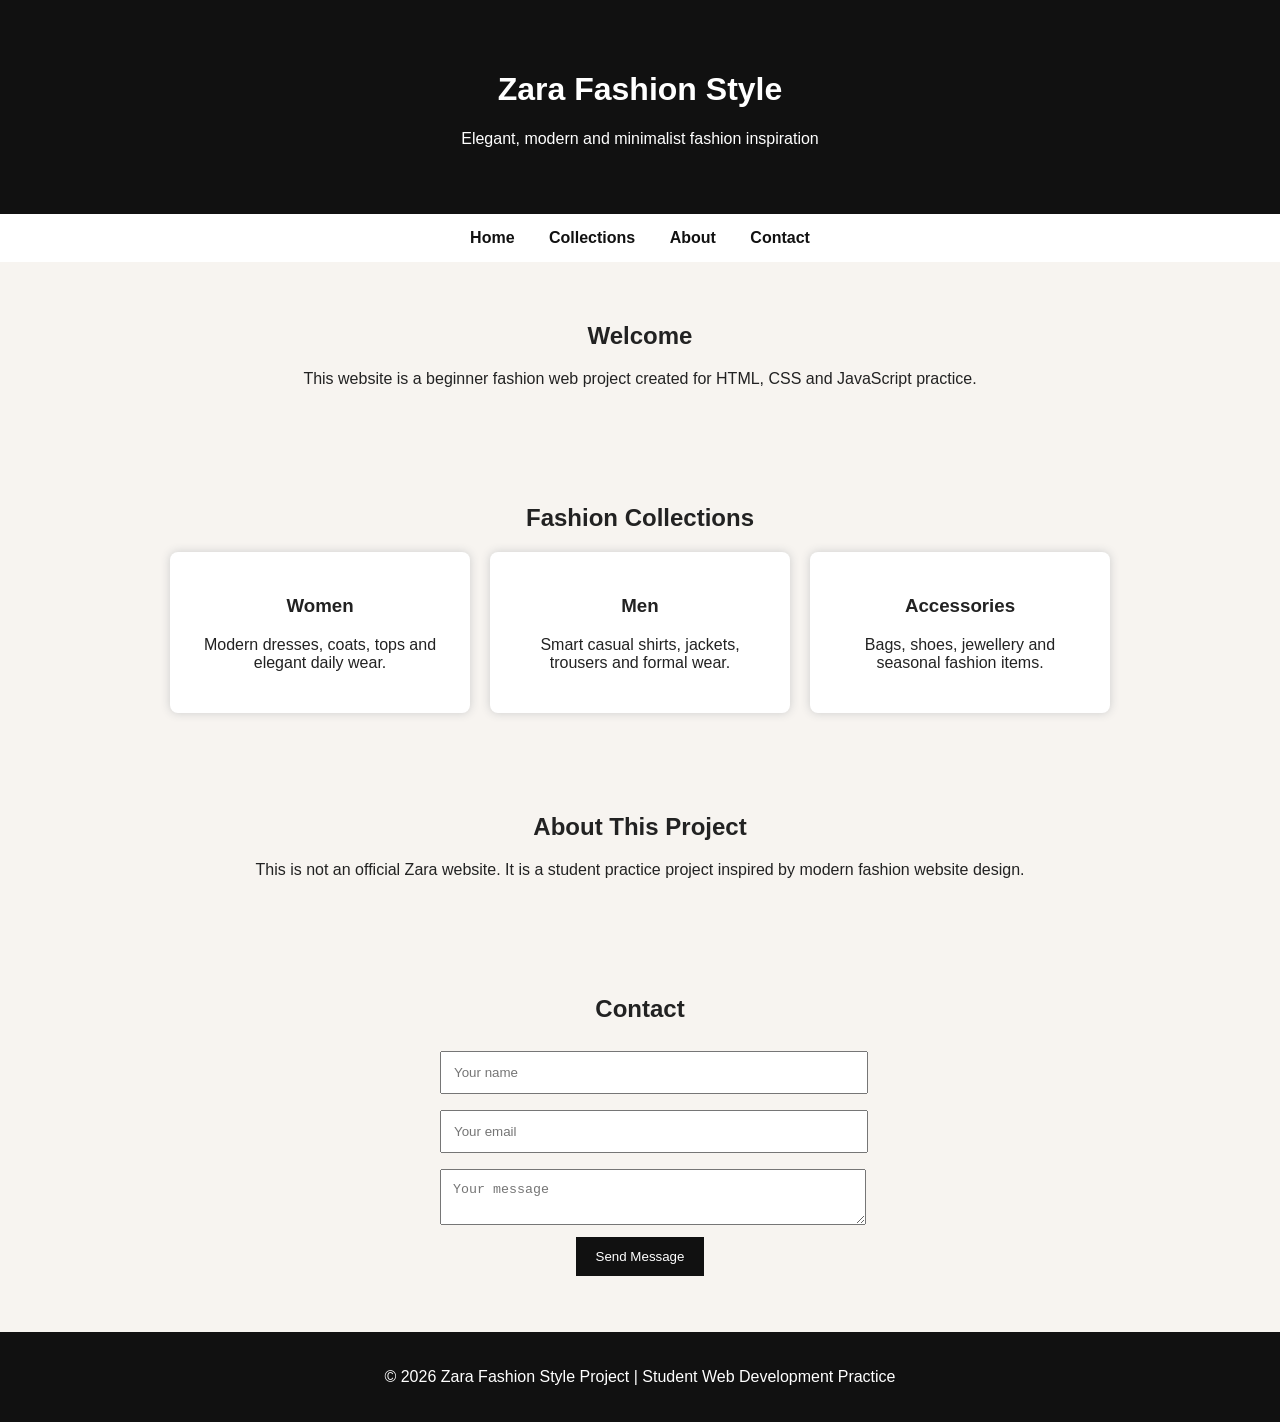
==== index.html @ acd53171 "Add files via upload" ====
<!DOCTYPE html>
<html lang="en-US">
<head>
    <meta charset="UTF-8">
    <meta name="viewport" content="width=device-width, initial-scale=1.0">
    <title>Zara Fashion Style Website</title>
    <link rel="stylesheet" href="style.css">
</head>
<body>

<header>
    <h1>Zara Fashion Style</h1>
    <p>Elegant, modern and minimalist fashion inspiration</p>
</header>

<nav>
    <a href="#home">Home</a>
    <a href="#collections">Collections</a>
    <a href="#about">About</a>
    <a href="#contact">Contact</a>
</nav>

<section id="home">
    <h2>Welcome</h2>
    <p>This website is a beginner fashion web project created for HTML, CSS and JavaScript practice.</p>
</section>

<section id="collections">
    <h2>Fashion Collections</h2>

    <div class="cards">
        <div class="card">
            <h3>Women</h3>
            <p>Modern dresses, coats, tops and elegant daily wear.</p>
        </div>

        <div class="card">
            <h3>Men</h3>
            <p>Smart casual shirts, jackets, trousers and formal wear.</p>
        </div>

        <div class="card">
            <h3>Accessories</h3>
            <p>Bags, shoes, jewellery and seasonal fashion items.</p>
        </div>
    </div>
</section>

<section id="about">
    <h2>About This Project</h2>
    <p>This is not an official Zara website. It is a student practice project inspired by modern fashion website design.</p>
</section>

<section id="contact">
    <h2>Contact</h2>
    <form>
        <input type="text" placeholder="Your name">
        <input type="email" placeholder="Your email">
        <textarea placeholder="Your message"></textarea>
        <button type="button" onclick="showMessage()">Send Message</button>
    </form>
    <p id="message"></p>
</section>

<footer>
    <p>&copy; 2026 Zara Fashion Style Project | Student Web Development Practice</p>
</footer>

<script src="script.js"></script>
</body>
</html>
---- style.css ----
body {
    margin: 0;
    font-family: Arial, sans-serif;
    background-color: #f7f4f0;
    color: #222;
}

header {
    background-color: #111;
    color: white;
    text-align: center;
    padding: 50px 20px;
}

nav {
    background-color: white;
    text-align: center;
    padding: 15px;
}

nav a {
    color: #111;
    text-decoration: none;
    margin: 15px;
    font-weight: bold;
}

section {
    padding: 40px 20px;
    text-align: center;
}

.cards {
    display: flex;
    justify-content: center;
    gap: 20px;
    flex-wrap: wrap;
}

.card {
    background-color: white;
    width: 250px;
    padding: 25px;
    border-radius: 8px;
    box-shadow: 0 0 10px #ccc;
}

form {
    max-width: 400px;
    margin: auto;
}

input, textarea {
    width: 100%;
    padding: 12px;
    margin: 8px 0;
}

button {
    background-color: #111;
    color: white;
    padding: 12px 20px;
    border: none;
    cursor: pointer;
}

footer {
    background-color: #111;
    color: white;
    text-align: center;
    padding: 20px;
}
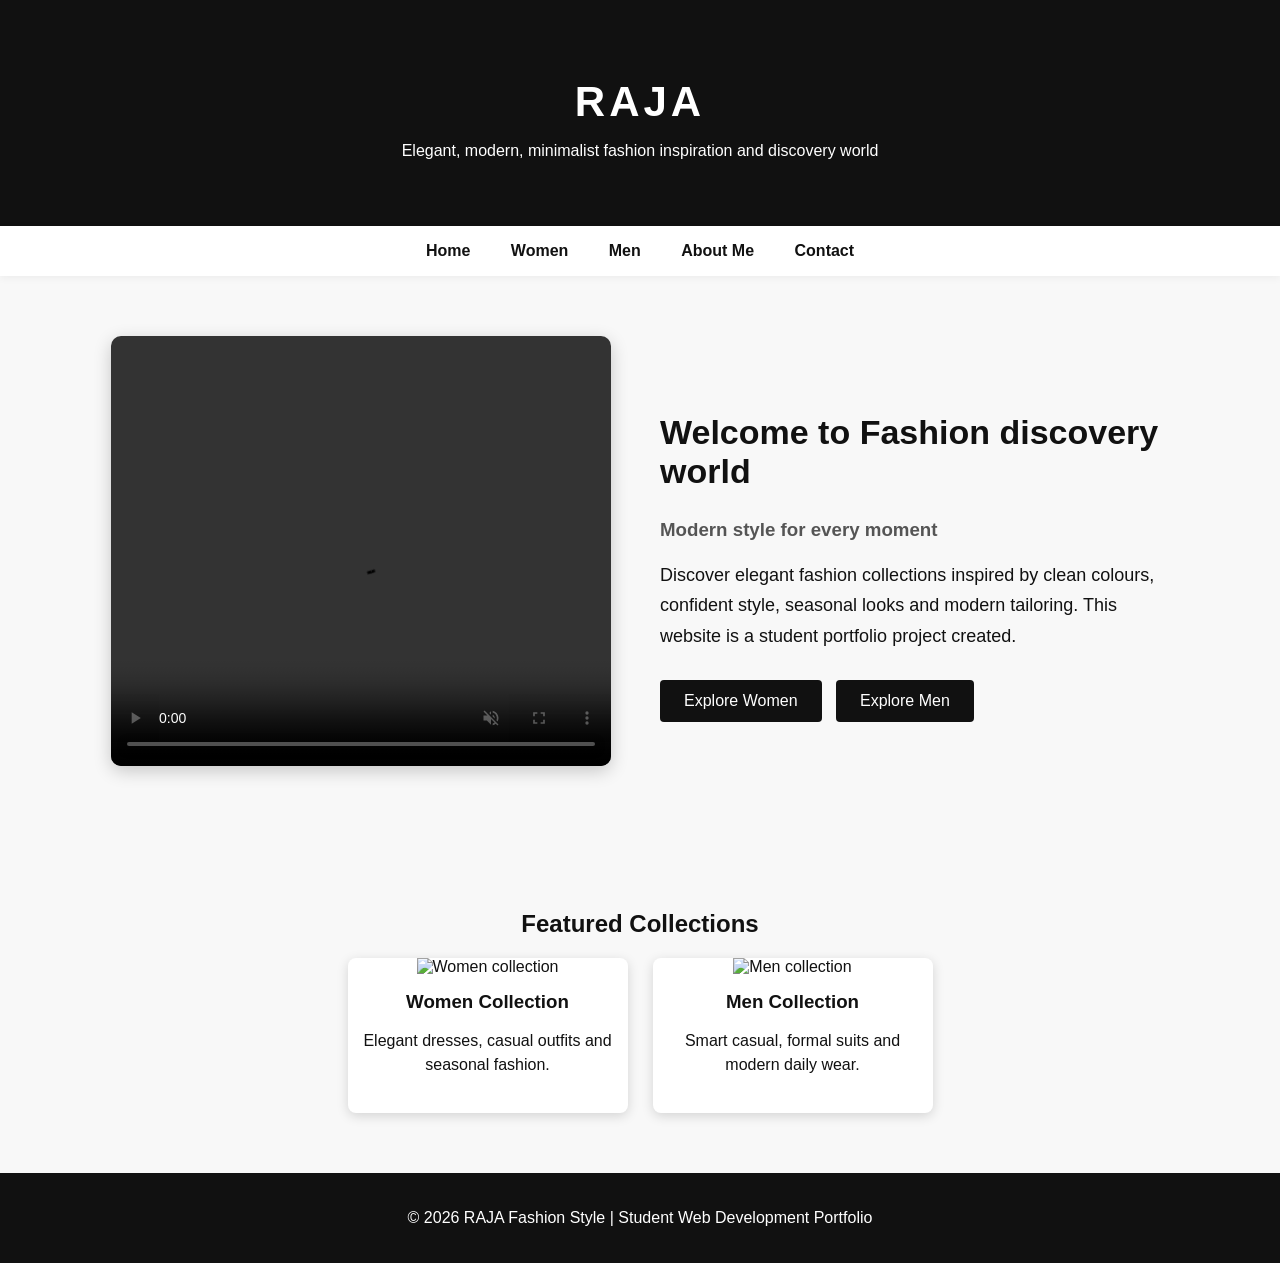
==== commit 001fafc5: "Fix HTML structure and update image paths" ====
--- a/index.html
+++ b/index.html
@@ -3,69 +3,65 @@
 <head>
     <meta charset="UTF-8">
     <meta name="viewport" content="width=device-width, initial-scale=1.0">
-    <title>Zara Fashion Style Website</title>
+    <title>RAJA Fashion Style | Home</title>
     <link rel="stylesheet" href="style.css">
 </head>
 <body>
 
 <header>
-    <h1>Zara Fashion Style</h1>
-    <p>Elegant, modern and minimalist fashion inspiration</p>
+    <h1>RAJA</h1>
+    <p>Elegant, modern, minimalist fashion inspiration and discovery world</p>
 </header>
 
 <nav>
-    <a href="#home">Home</a>
-    <a href="#collections">Collections</a>
-    <a href="#about">About</a>
-    <a href="#contact">Contact</a>
+    <a href="index.html">Home</a>
+    <a href="women.html">Women</a>
+    <a href="men.html">Men</a>
+    <a href="about.html">About Me</a>
+    <a href="contact.html">Contact</a>
 </nav>
 
-<section id="home">
-    <h2>Welcome</h2>
-    <p>This website is a beginner fashion web project created for HTML, CSS and JavaScript practice.</p>
+<section class="home-section">
+    <div class="home-video">
+        <video controls autoplay muted loop>
+            <source src="videos/zara-fashion.mp4" type="video/mp4">
+        </video>
+    </div>
+
+    <div class="home-text">
+        <h2>Welcome to Fashion discovery world</h2>
+        <h3>Modern style for every moment</h3>
+        <p>
+            Discover elegant fashion collections inspired by clean colours, confident style,
+            seasonal looks and modern tailoring. This website is a student portfolio project
+            created.
+        </p>
+        <a href="women.html" class="home-button">Explore Women</a>
+        <a href="men.html" class="home-button">Explore Men</a>
+    </div>
 </section>
 
-<section id="collections">
-    <h2>Fashion Collections</h2>
-
-    <div class="cards">
+<section>
+    <h2>Featured Collections</h2>
+    <div class="gallery">
         <div class="card">
-            <h3>Women</h3>
-            <p>Modern dresses, coats, tops and elegant daily wear.</p>
+            <img src="Images/women-collection.jpg" alt="Women collection">
+            <h3>Women Collection</h3>
+            <p>Elegant dresses, casual outfits and seasonal fashion.</p>
         </div>
 
         <div class="card">
-            <h3>Men</h3>
-            <p>Smart casual shirts, jackets, trousers and formal wear.</p>
-        </div>
-
-        <div class="card">
-            <h3>Accessories</h3>
-            <p>Bags, shoes, jewellery and seasonal fashion items.</p>
+            <img src="Images/men-collection.jpg" alt="Men collection">
+            <h3>Men Collection</h3>
+            <p>Smart casual, formal suits and modern daily wear.</p>
         </div>
     </div>
 </section>
 
-<section id="about">
-    <h2>About This Project</h2>
-    <p>This is not an official Zara website. It is a student practice project inspired by modern fashion website design.</p>
-</section>
-
-<section id="contact">
-    <h2>Contact</h2>
-    <form>
-        <input type="text" placeholder="Your name">
-        <input type="email" placeholder="Your email">
-        <textarea placeholder="Your message"></textarea>
-        <button type="button" onclick="showMessage()">Send Message</button>
-    </form>
-    <p id="message"></p>
-</section>
-
 <footer>
-    <p>&copy; 2026 Zara Fashion Style Project | Student Web Development Practice</p>
+    <p>&copy; 2026 RAJA Fashion Style | Student Web Development Portfolio</p>
 </footer>
 
 <script src="script.js"></script>
 </body>
-</html>+</html>
--- a/style.css
+++ b/style.css
@@ -1,8 +1,8 @@
 body {
     margin: 0;
     font-family: Arial, sans-serif;
-    background-color: #f7f4f0;
-    color: #222;
+    background-color: #f8f8f8;
+    color: #111;
 }
 
 header {
@@ -10,58 +10,177 @@
     color: white;
     text-align: center;
     padding: 50px 20px;
+}
+
+header h1 {
+    font-size: 42px;
+    letter-spacing: 4px;
+    margin-bottom: 10px;
 }
 
 nav {
     background-color: white;
     text-align: center;
-    padding: 15px;
+    padding: 16px;
+    position: sticky;
+    top: 0;
+    z-index: 100;
+    box-shadow: 0 2px 8px rgba(0,0,0,0.05);
 }
 
 nav a {
     color: #111;
     text-decoration: none;
-    margin: 15px;
+    margin: 0 18px;
     font-weight: bold;
 }
 
+nav a:hover {
+    border-bottom: 2px solid #111;
+}
+
 section {
-    padding: 40px 20px;
-    text-align: center;
-}
-
-.cards {
+    padding: 60px 8%;
+    text-align: center;
+}
+
+.home-section {
     display: flex;
+    align-items: center;
     justify-content: center;
-    gap: 20px;
+    gap: 40px;
+}
+
+.home-video,
+.home-text {
+    flex: 1;
+}
+
+.home-video video {
+    width: 100%;
+    max-width: 500px;
+    height: 430px;
+    object-fit: cover;
+    border-radius: 10px;
+    box-shadow: 0 5px 18px rgba(0,0,0,0.2);
+}
+
+.home-text {
+    text-align: left;
+}
+
+.home-text h2 {
+    font-size: 34px;
+}
+
+.home-text h3 {
+    color: #555;
+}
+
+.home-text p {
+    font-size: 18px;
+    line-height: 1.7;
+}
+
+.home-button {
+    display: inline-block;
+    background-color: #111;
+    color: white;
+    padding: 12px 24px;
+    margin: 10px 10px 0 0;
+    text-decoration: none;
+    border-radius: 4px;
+}
+
+.gallery {
+    display: flex;
     flex-wrap: wrap;
+    gap: 25px;
+    justify-content: center;
 }
 
 .card {
-    background-color: white;
-    width: 250px;
-    padding: 25px;
+    width: 280px;
+    background: white;
     border-radius: 8px;
-    box-shadow: 0 0 10px #ccc;
+    overflow: hidden;
+    box-shadow: 0 3px 12px rgba(0,0,0,0.15);
+}
+
+.card img {
+    width: 100%;
+    height: 380px;
+    object-fit: cover;
+}
+
+.card h3 {
+    margin: 15px 0 5px;
+}
+
+.card p {
+    padding: 0 15px 20px;
+    line-height: 1.5;
+}
+
+.about-container {
+    display: flex;
+    align-items: center;
+    gap: 40px;
+}
+
+.about-text {
+    flex: 1;
+    text-align: left;
+    font-size: 18px;
+    line-height: 1.7;
+}
+
+.about-image {
+    flex: 1;
+}
+
+.about-image img {
+    width: 100%;
+    max-width: 550px;
+    border-radius: 10px;
+    box-shadow: 0 5px 18px rgba(0,0,0,0.2);
 }
 
 form {
-    max-width: 400px;
+    max-width: 500px;
     margin: auto;
 }
 
-input, textarea {
-    width: 100%;
-    padding: 12px;
-    margin: 8px 0;
+input,
+textarea {
+    width: 100%;
+    padding: 14px;
+    margin: 10px 0;
+    border: 1px solid #ccc;
+    font-size: 16px;
+}
+
+textarea {
+    height: 140px;
 }
 
 button {
     background-color: #111;
     color: white;
-    padding: 12px 20px;
+    padding: 14px 28px;
     border: none;
     cursor: pointer;
+    font-size: 16px;
+}
+
+button:hover,
+.home-button:hover {
+    background-color: #444;
+}
+
+.contact-info {
+    margin-top: 30px;
+    line-height: 1.8;
 }
 
 footer {
@@ -69,4 +188,59 @@
     color: white;
     text-align: center;
     padding: 20px;
-}+}
+
+@media screen and (max-width: 768px) {
+    .home-section,
+    .about-container {
+        flex-direction: column;
+        text-align: center;
+    }
+
+    .home-text,
+    .about-text {
+        text-align: center;
+    }
+
+    nav a {
+        display: inline-block;
+        margin: 8px;
+    }
+
+    .home-video video {
+        height: 330px;
+    }
+}
+
+.back-home {
+    display: inline-block;
+    margin: 20px 0;
+    padding: 12px 24px;
+    background-color: #111;
+    color: white;
+    text-decoration: none;
+    border-radius: 5px;
+    font-weight: bold;
+    transition: 0.3s;
+}
+
+.back-home:hover {
+    background-color: #444;
+}
+
+.back-home {
+    position: absolute;
+    top: 20px;
+    left: 20px;
+    background-color: #111;
+    color: white;
+    padding: 12px 20px;
+    text-decoration: none;
+    border-radius: 5px;
+    font-weight: bold;
+    z-index: 1000;
+}
+
+.back-home:hover {
+    background-color: #444;
+}
